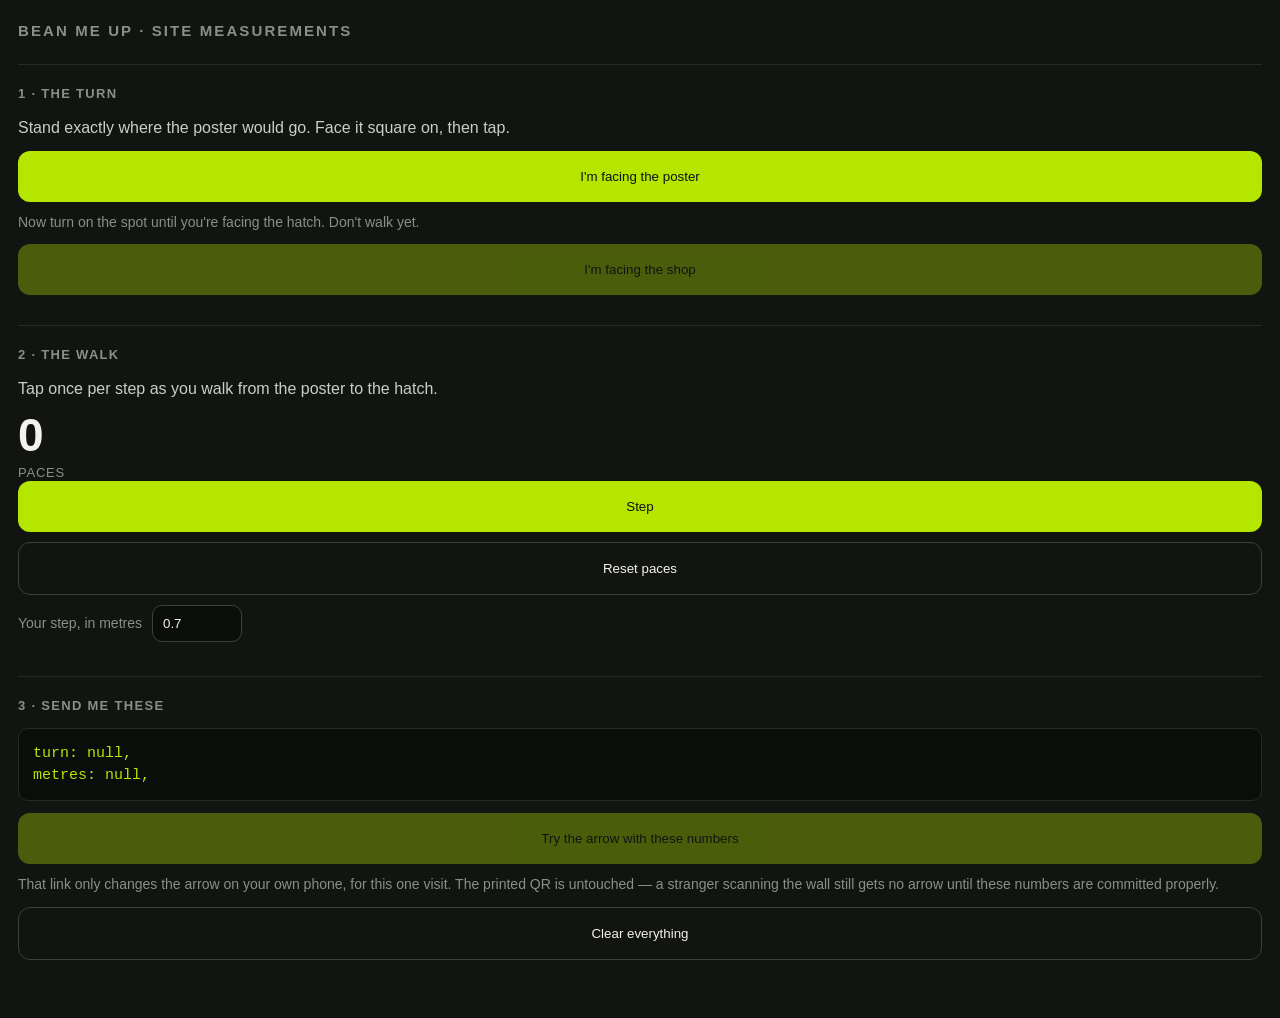
==== measure.html @ 63db41e7 "feat: measure.html — pace the walk and the turn on site, hand them to scan.html The two poster field" ====
<!doctype html>
<html lang="en-GB">
<head>
<meta charset="utf-8">
<meta name="viewport" content="width=device-width,initial-scale=1,viewport-fit=cover">
<meta name="robots" content="noindex,nofollow">
<title>Measure — poster to shop</title>
<!--
  A tool, not part of the site. Nothing links here and nothing here is branded;
  the owner should never see it.

  It answers the two things data.js is missing for a poster:
    turn   — degrees to rotate FROM FACING THE POSTER to face the shop
    metres — how far the walk is

  The heading maths is deliberately IDENTICAL to assets/scan.js: same
  `webkitCompassHeading ?? alpha`, same ((a - zero) + 360) % 360. If the two
  ever disagreed, the measured number would not be the number the arrow uses,
  and the whole exercise would be pointless.

  Absolute heading in a steel station is junk. A DIFFERENCE between two
  headings taken seconds apart in the same spot is fine — the distortion sits
  in both readings and largely cancels. That is the only reason this works.
-->
<style>
  :root { --ink:#F2F2F0; --dim:#8A8F8A; --lime:#B4E600; --bg:#121412; }
  * { box-sizing:border-box; -webkit-tap-highlight-color:transparent; }
  body {
    margin:0; padding:20px 18px calc(28px + env(safe-area-inset-bottom));
    background:var(--bg); color:var(--ink); min-height:100vh;
    font:16px/1.45 -apple-system,BlinkMacSystemFont,"Segoe UI",Roboto,sans-serif;
  }
  h1 { font-size:15px; letter-spacing:.14em; text-transform:uppercase; color:var(--dim);
       margin:0 0 22px; font-weight:600; }
  section { border-top:1px solid #262A26; padding:20px 0; }
  h2 { font-size:13px; letter-spacing:.1em; text-transform:uppercase; color:var(--dim);
       margin:0 0 12px; font-weight:600; }
  p { margin:0 0 12px; color:#C9CEC9; }
  .hint { font-size:14px; color:var(--dim); }
  button {
    font:600 17px/1 inherit; color:#101210; background:var(--lime);
    border:0; border-radius:12px; padding:18px 20px; width:100%;
    margin:0 0 10px; cursor:pointer;
  }
  button.ghost { background:transparent; color:var(--ink); border:1px solid #3A403A; }
  button:disabled { opacity:.35; }
  .grid { display:grid; grid-template-columns:1fr 1fr; gap:8px; }
  .grid button { margin:0; font-size:15px; padding:15px 8px; }
  .big { font-size:46px; font-weight:700; letter-spacing:-.02em; line-height:1; margin:6px 0 2px; }
  .big small { display:block; font-size:13px; font-weight:500; color:var(--dim);
               letter-spacing:.06em; text-transform:uppercase; margin-top:8px; }
  code { display:block; white-space:pre; background:#0B0D0B; border:1px solid #262A26;
         border-radius:10px; padding:14px; font-size:15px; color:var(--lime);
         font-family:ui-monospace,Menlo,monospace; margin:0 0 12px; }
  a.go { display:block; text-align:center; text-decoration:none; }
  .warn { color:#E8A33D; font-size:14px; }
  input { font:600 17px inherit; width:90px; padding:10px; border-radius:10px;
          border:1px solid #3A403A; background:#0B0D0B; color:var(--ink); }
  label { font-size:14px; color:var(--dim); }
  .row { display:flex; align-items:center; gap:10px; margin:0 0 14px; }
</style>
</head>
<body>

<h1>Bean Me Up · site measurements</h1>

<section>
  <h2>1 · The turn</h2>
  <p>Stand exactly where the poster would go. Face it square on, then tap.</p>
  <button id="zero">I'm facing the poster</button>
  <p class="hint">Now turn on the spot until you're facing the hatch. Don't walk yet.</p>
  <button id="mark" disabled>I'm facing the shop</button>
  <p class="warn" id="compass-warn" hidden></p>

  <div id="manual" hidden>
    <p class="hint">No compass reading — pick the closest by eye. Rounded to 45&deg; is plenty;
       the arrow needs to not point backwards, not survey the place.</p>
    <div class="grid">
      <button class="ghost" data-deg="0">Straight ahead</button>
      <button class="ghost" data-deg="45">Half right</button>
      <button class="ghost" data-deg="90">Hard right</button>
      <button class="ghost" data-deg="135">Back right</button>
      <button class="ghost" data-deg="180">Behind me</button>
      <button class="ghost" data-deg="225">Back left</button>
      <button class="ghost" data-deg="270">Hard left</button>
      <button class="ghost" data-deg="315">Half left</button>
    </div>
  </div>
</section>

<section>
  <h2>2 · The walk</h2>
  <p>Tap once per step as you walk from the poster to the hatch.</p>
  <div class="big" id="paces">0<small>paces</small></div>
  <button id="step">Step</button>
  <button id="resetpaces" class="ghost">Reset paces</button>
  <div class="row">
    <label for="stride">Your step, in metres</label>
    <input id="stride" type="number" inputmode="decimal" step="0.05" min="0.3" max="1.2" value="0.7">
  </div>
</section>

<section>
  <h2>3 · Send me these</h2>
  <code id="out">turn: null,
metres: null,</code>
  <a class="go" id="demo" href="#"><button disabled id="demobtn">Try the arrow with these numbers</button></a>
  <p class="hint">That link only changes the arrow on your own phone, for this one visit.
     The printed QR is untouched — a stranger scanning the wall still gets no arrow
     until these numbers are committed properly.</p>
  <button class="ghost" id="wipe">Clear everything</button>
</section>

<script>
/* ---------- storage: handy, never load-bearing ---------- */
const KEY = 'bmu.measure';
const save = (o) => { try { localStorage.setItem(KEY, JSON.stringify(o)); } catch (e) {} };
const load = () => { try { return JSON.parse(localStorage.getItem(KEY)) || {}; } catch (e) { return {}; } };

let state = { turn: null, paces: 0, stride: 0.7, ...load() };

const $ = (id) => document.getElementById(id);

/* ---------- readout ---------- */
function metres() {
  if (!state.paces) return null;
  return Math.round(state.paces * state.stride);
}

function render() {
  $('paces').innerHTML = state.paces + '<small>paces' +
    (metres() ? ' &middot; about ' + metres() + 'm' : '') + '</small>';
  $('stride').value = state.stride;

  $('out').textContent =
    'turn: ' + (state.turn == null ? 'null' : state.turn) + ',\n' +
    'metres: ' + (metres() == null ? 'null' : metres()) + ',';

  const ready = state.turn != null;
  $('demobtn').disabled = !ready;
  $('demo').href = ready
    ? 'scan.html?p=barriers&turn=' + state.turn + (metres() ? '&m=' + metres() : '')
    : '#';

  save(state);
}

/* ---------- the turn ----------
   Same reading and same formula as scan.js, on purpose. */
let zero = null, latest = null, listening = false;

const onTurn = (e) => {
  const a = e.webkitCompassHeading ?? e.alpha;
  if (a == null) return;
  latest = a;
};

function listen() {
  window.addEventListener('deviceorientation', onTurn);
  listening = true;
  // If nothing arrives, the phone is not going to give us one — offer the buttons.
  setTimeout(() => { if (latest == null) fallback('No compass reading from this phone.'); }, 1500);
}

function fallback(why) {
  $('compass-warn').textContent = why + ' Use the buttons below instead.';
  $('compass-warn').hidden = false;
  $('manual').hidden = false;
}

$('zero').addEventListener('click', async () => {
  if (!window.DeviceOrientationEvent) return fallback('This browser has no compass.');

  // iOS only grants orientation on an explicit tap, which is what this is.
  if (typeof DeviceOrientationEvent.requestPermission === 'function') {
    try {
      const r = await DeviceOrientationEvent.requestPermission();
      if (r !== 'granted') return fallback('Motion access was declined.');
    } catch (e) { return fallback('Motion access could not be requested.'); }
  }
  if (!listening) listen();

  zero = latest;
  if (zero == null) {
    // permission is fine, the first reading just has not landed yet
    setTimeout(() => {
      zero = latest;
      if (zero == null) fallback('No compass reading from this phone.');
      else { $('mark').disabled = false; $('zero').textContent = 'Facing the poster ✓ — tap to redo'; }
    }, 600);
    return;
  }
  $('mark').disabled = false;
  $('zero').textContent = 'Facing the poster ✓ — tap to redo';
});

$('mark').addEventListener('click', () => {
  if (zero == null || latest == null) return fallback('Lost the compass reading.');
  state.turn = Math.round(((latest - zero) + 360) % 360) % 360;
  render();
});

document.querySelectorAll('#manual button').forEach((b) => {
  b.addEventListener('click', () => { state.turn = Number(b.dataset.deg); render(); });
});

/* ---------- the walk ---------- */
$('step').addEventListener('click', () => { state.paces++; render(); });
$('resetpaces').addEventListener('click', () => { state.paces = 0; render(); });
$('stride').addEventListener('change', () => {
  const v = Number($('stride').value);
  state.stride = Number.isFinite(v) && v >= 0.3 && v <= 1.2 ? v : 0.7;
  render();
});

$('wipe').addEventListener('click', () => {
  state = { turn: null, paces: 0, stride: 0.7 };
  zero = null;
  $('mark').disabled = true;
  $('zero').textContent = "I'm facing the poster";
  render();
});

render();
</script>
</body>
</html>
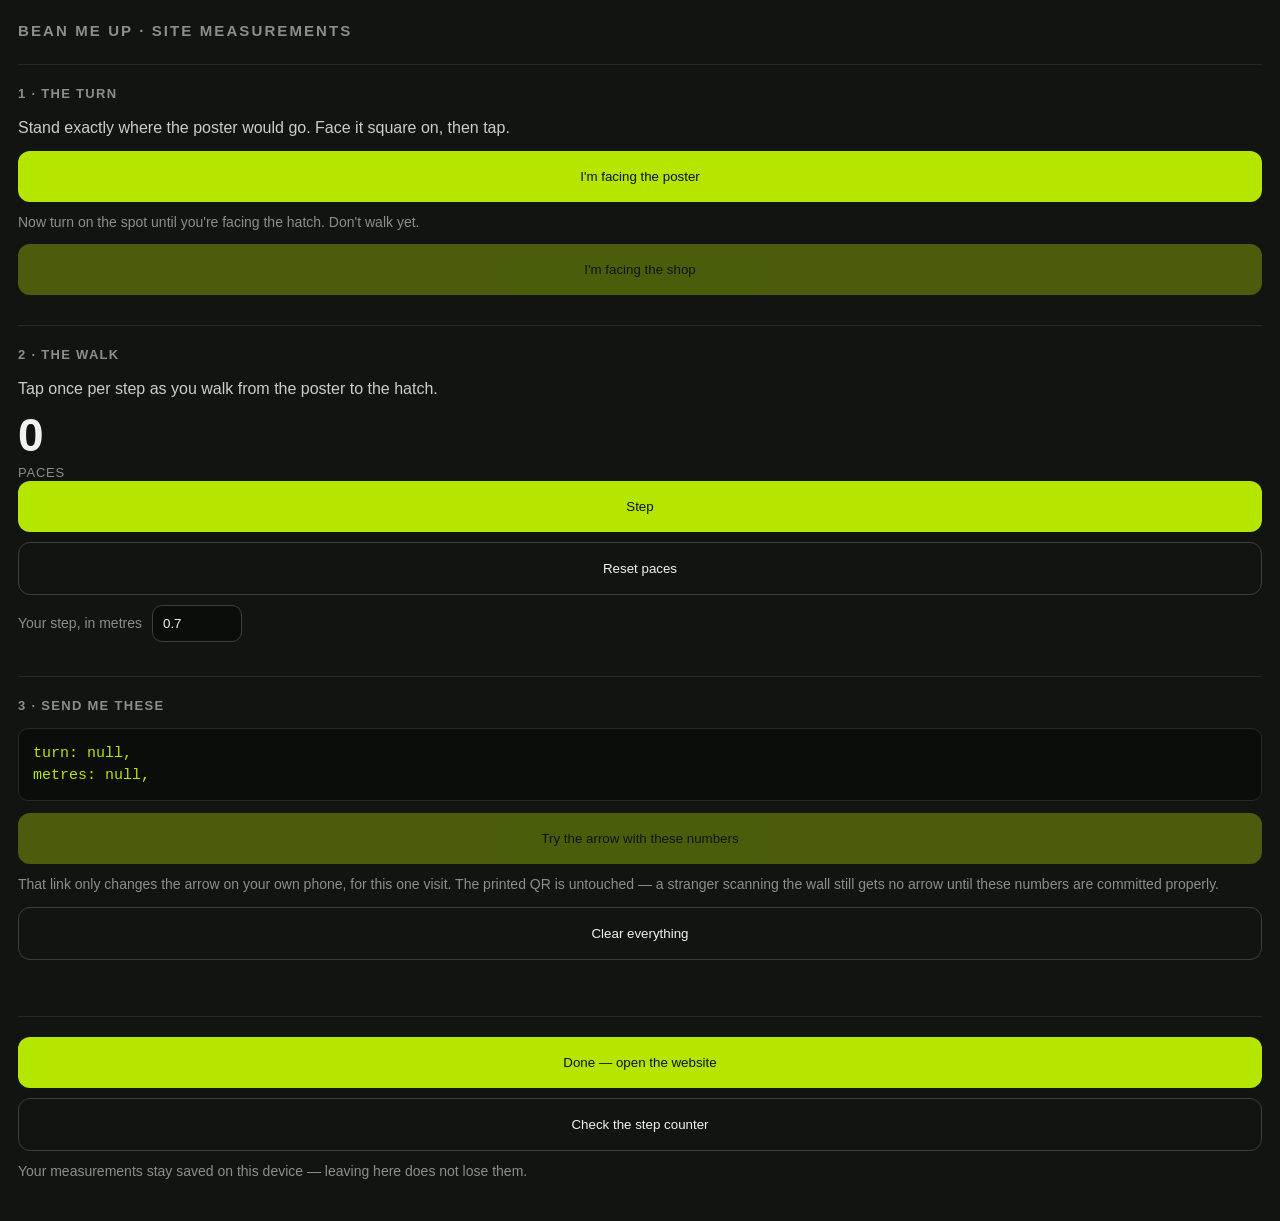
==== commit e83e0405: "fix: give the two tool pages a way out sensors.html and measure.html were dead ends — no link to the" ====
--- a/measure.html
+++ b/measure.html
@@ -58,6 +58,9 @@
           border:1px solid #3A403A; background:#0B0D0B; color:var(--ink); }
   label { font-size:14px; color:var(--dim); }
   .row { display:flex; align-items:center; gap:10px; margin:0 0 14px; }
+  /* every tool page needs a way out of it */
+  a { text-decoration:none; display:block; }
+  .out { margin-top:26px; border-top:1px solid #262A26; padding-top:20px; }
 </style>
 </head>
 <body>
@@ -111,6 +114,12 @@
   <button class="ghost" id="wipe">Clear everything</button>
 </section>
 
+<div class="out">
+  <a href="index.html"><button>Done — open the website</button></a>
+  <a href="sensors.html"><button class="ghost">Check the step counter</button></a>
+</div>
+<p class="hint">Your measurements stay saved on this device — leaving here does not lose them.</p>
+
 <script>
 /* ---------- storage: handy, never load-bearing ---------- */
 const KEY = 'bmu.measure';
@@ -138,8 +147,10 @@
 
   const ready = state.turn != null;
   $('demobtn').disabled = !ready;
+  // act=open so the path screen comes up whatever the clock says — this tool
+  // gets used in a living room at night as much as on a platform at seven.
   $('demo').href = ready
-    ? 'scan.html?p=barriers&turn=' + state.turn + (metres() ? '&m=' + metres() : '')
+    ? 'scan.html?p=barriers&act=open&turn=' + state.turn + (metres() ? '&m=' + metres() : '')
     : '#';
 
   save(state);
